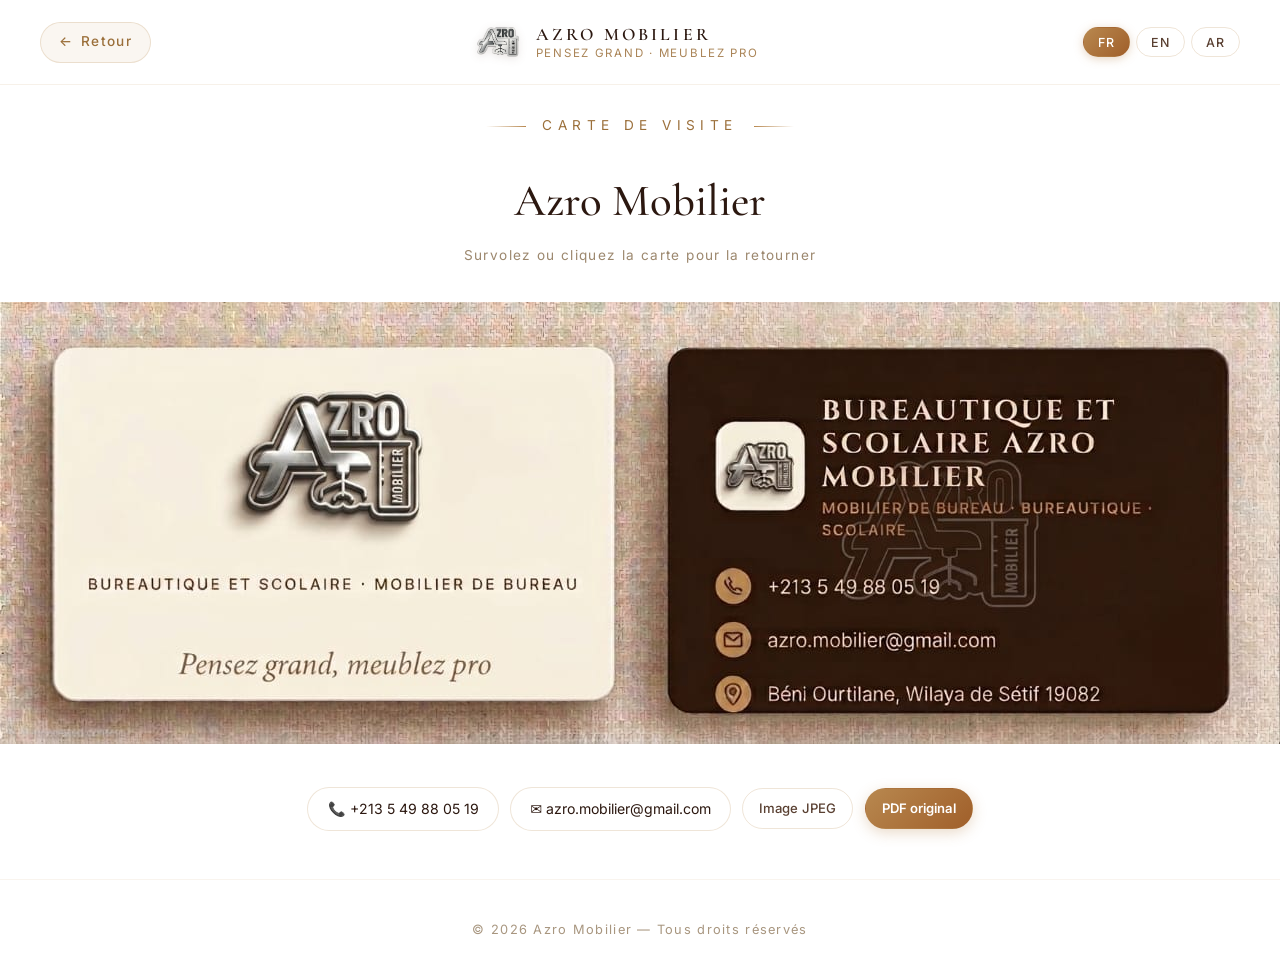
==== carte.html @ eb7da1a7 "Update carte.html to use new business card JPEG preview" ====
<!DOCTYPE html>
<html lang="fr" dir="ltr">
<head>
  <meta charset="UTF-8" />
  <meta name="viewport" content="width=device-width, initial-scale=1.0" />
  <title>Azro Mobilier — Carte de visite</title>
  <link rel="icon" type="image/png" href="logo.png" />
  <link rel="apple-touch-icon" href="logo.png" />
  <link rel="preconnect" href="https://fonts.googleapis.com" />
  <link rel="preconnect" href="https://fonts.gstatic.com" crossorigin />
  <link href="https://fonts.googleapis.com/css2?family=Cormorant+Garamond:wght@400;500;600;700&family=Inter:wght@300;400;500;600&family=Amiri:wght@400;700&display=swap" rel="stylesheet" />
  <link rel="stylesheet" href="css/style.css" />
</head>
<body class="cat-page carte-body">
  <div class="wood-bg" aria-hidden="true"></div>
  <div class="grain" aria-hidden="true"></div>
  <div class="vignette" aria-hidden="true"></div>

  <header class="topbar">
    <a class="back-btn" href="index.html">
      <span class="back-arrow">←</span>
      <span id="c-back">Retour</span>
    </a>
    <a class="brand" href="index.html">
      <img class="brand-logo" src="logo.png" alt="Azro Mobilier" />
      <div class="brand-text">
        <span class="brand-name">AZRO MOBILIER</span>
        <span class="brand-tag" id="c-tagline">Pensez Grand · Meublez Pro</span>
      </div>
    </a>
    <nav class="lang-switch" aria-label="Language">
      <button class="lang-btn active" data-lang="fr">FR</button>
      <button class="lang-btn" data-lang="en">EN</button>
      <button class="lang-btn" data-lang="ar">AR</button>
    </nav>
  </header>

  <main class="carte-main">
    <div class="carte-head">
      <p class="eyebrow" id="c-eyebrow">Carte de visite</p>
      <h1 class="carte-title" id="c-title">Azro Mobilier</h1>
      <p class="carte-sub" id="c-sub">Survolez ou cliquez la carte pour la retourner</p>
    </div>

    <!-- ===== Business card preview ===== -->
    <div class="bizcard-stage">
      <div class="carte-preview" aria-label="Carte de visite Azro Mobilier">
        <img src="carte-azro-mobilier.jpeg" alt="Carte de visite Azro Mobilier" />
      </div>
    </div>

    <!-- ===== Quick actions ===== -->
    <div class="carte-actions">
        <a class="contact-pill" href="tel:+213549880519">📞 +213 5 49 88 05 19</a>
      <a class="contact-pill" href="mailto:azro.mobilier@gmail.com">✉ azro.mobilier@gmail.com</a>
      <a class="action-btn" id="c-img" href="carte-azro-mobilier.jpeg" download="carte-azro-mobilier.jpeg"><span id="c-img-label">Image JPEG</span></a>
      <a class="action-btn primary" id="c-pdf" href="Carte visite SARL Azro Mobiler.pdf" target="_blank" rel="noopener"><span id="c-pdf-label">PDF original</span></a>
    </div>
  </main>

  <footer class="footer">
    <p>© <span id="year"></span> Azro Mobilier — <span data-i18n="footer">Tous droits réservés</span></p>
  </footer>

  <script src="js/i18n.js"></script>
  <script src="js/carte.js"></script>
</body>
</html>
---- css/style.css ----
/* ============================================
   Azro Mobilier — Light / White Theme with Gold Accents
   ============================================ */

:root {
  --bg: #ffffff;
  --bg-soft: #faf7f1;
  --bg-elev: #ffffff;
  --ink: #2c1810;
  --ink-mid: #5a4032;
  --ink-soft: #8b7355;
  --ink-muted: #a89380;
  --gold: #b8884f;
  --gold-bright: #d4a574;
  --gold-deep: #9b6f3a;
  --copper: #a05f2a;
  --line: rgba(184, 136, 79, 0.22);
  --line-soft: rgba(184, 136, 79, 0.12);
  --shadow-1: 0 4px 14px rgba(74, 44, 26, 0.06);
  --shadow-2: 0 10px 30px rgba(74, 44, 26, 0.08);
  --shadow-3: 0 25px 50px rgba(74, 44, 26, 0.14);
  --font-serif: 'Cormorant Garamond', 'Amiri', serif;
  --font-sans: 'Inter', system-ui, -apple-system, sans-serif;
  --font-ar: 'Amiri', serif;
}

* { box-sizing: border-box; margin: 0; padding: 0; }

html { scroll-behavior: smooth; background: var(--bg); }

body {
  font-family: var(--font-sans);
  color: var(--ink-mid);
  background: var(--bg);
  min-height: 100vh;
  overflow-x: hidden;
  position: relative;
  line-height: 1.6;
}

body[dir="rtl"] { font-family: var(--font-ar), var(--font-sans); }

/* ===== Subtle paper background ===== */
.wood-bg {
  position: fixed; inset: 0; z-index: -3;
  background:
    radial-gradient(ellipse at 20% 0%, rgba(212, 165, 116, 0.08) 0%, transparent 55%),
    radial-gradient(ellipse at 80% 100%, rgba(184, 136, 79, 0.06) 0%, transparent 55%),
    linear-gradient(180deg, #ffffff 0%, #faf7f1 100%);
}

.grain {
  position: fixed; inset: 0; z-index: -2; pointer-events: none;
  background-image:
    repeating-linear-gradient(
      90deg,
      transparent 0,
      rgba(184, 136, 79, 0.018) 1px,
      transparent 2px,
      transparent 6px
    );
  opacity: 0.6;
}

.vignette {
  position: fixed; inset: 0; z-index: -1; pointer-events: none;
  background: radial-gradient(ellipse at center, transparent 50%, rgba(74, 44, 26, 0.05) 110%);
}

/* ===== Top Bar ===== */
.topbar {
  position: fixed; top: 0; left: 0; right: 0; z-index: 50;
  display: flex; align-items: center; justify-content: space-between;
  padding: 1.2rem 2.5rem;
  background: rgba(255, 255, 255, 0.85);
  backdrop-filter: blur(14px);
  -webkit-backdrop-filter: blur(14px);
  border-bottom: 1px solid var(--line-soft);
  animation: slideDown 0.8s cubic-bezier(0.16, 1, 0.3, 1);
}

.brand { display: flex; align-items: center; gap: 0.9rem; text-decoration: none; }

.brand-logo {
  height: 46px;
  width: auto;
  display: block;
  filter: drop-shadow(0 2px 4px rgba(74, 44, 26, 0.12));
  transition: transform 0.4s cubic-bezier(0.16, 1, 0.3, 1);
}
.brand:hover .brand-logo { transform: scale(1.05); }
@media (max-width: 768px) { .brand-logo { height: 38px; } }

.logo-mark {
  width: 44px; height: 44px;
  display: grid; place-items: center;
  background: linear-gradient(135deg, var(--gold-bright), var(--copper));
  color: #ffffff;
  font-family: var(--font-serif);
  font-size: 1.6rem; font-weight: 700;
  border-radius: 50%;
  box-shadow: 0 4px 14px rgba(184, 136, 79, 0.35), inset 0 1px 2px rgba(255, 255, 255, 0.3);
}

.brand-text { display: flex; flex-direction: column; line-height: 1.1; }
.brand-name {
  font-family: var(--font-serif); font-weight: 600;
  font-size: 1.1rem; letter-spacing: 0.18em; color: var(--ink);
}
.brand-tag {
  font-size: 0.72rem; letter-spacing: 0.15em;
  text-transform: uppercase; color: var(--gold-deep); opacity: 0.85;
  margin-top: 2px;
}

.lang-switch { display: flex; gap: 0.4rem; }

.lang-btn {
  background: transparent;
  color: var(--ink-mid);
  border: 1px solid var(--line);
  padding: 0.4rem 0.85rem;
  font-family: var(--font-sans); font-size: 0.78rem; font-weight: 500;
  letter-spacing: 0.1em;
  border-radius: 999px;
  cursor: pointer;
  transition: all 0.3s ease;
}

.lang-btn:hover {
  border-color: var(--gold);
  color: var(--gold-deep);
  transform: translateY(-1px);
}

.lang-btn.active {
  background: linear-gradient(135deg, var(--gold), var(--copper));
  color: #ffffff;
  border-color: transparent;
  box-shadow: 0 2px 10px rgba(184, 136, 79, 0.35);
}

/* ===== Hero ===== */
.hero {
  min-height: 100vh;
  display: flex; align-items: center; justify-content: center;
  padding: 6rem 2rem 3rem;
  position: relative;
}

.hero-inner {
  text-align: center;
  max-width: 800px;
  animation: fadeUp 1.2s cubic-bezier(0.16, 1, 0.3, 1) 0.3s both;
}

.eyebrow {
  font-family: var(--font-sans);
  font-size: 0.85rem;
  letter-spacing: 0.4em;
  text-transform: uppercase;
  color: var(--gold-deep);
  margin-bottom: 1.5rem;
  position: relative;
  display: inline-block;
}

.eyebrow::before,
.eyebrow::after {
  content: '';
  position: absolute; top: 50%;
  width: 40px; height: 1px;
  background: linear-gradient(to right, transparent, var(--gold));
}
.eyebrow::before { right: calc(100% + 1rem); }
.eyebrow::after { left: calc(100% + 1rem); background: linear-gradient(to left, transparent, var(--gold)); }

.hero-title {
  font-family: var(--font-serif);
  font-weight: 500;
  font-size: clamp(2.5rem, 6.5vw, 5rem);
  line-height: 1.05;
  color: var(--ink);
  margin-bottom: 1.8rem;
}
.hero-title span { display: block; }
.hero-title .accent {
  background: linear-gradient(135deg, var(--gold-bright), var(--gold), var(--copper));
  -webkit-background-clip: text;
  background-clip: text;
  color: transparent;
  font-style: italic;
  font-weight: 600;
}

.hero-sub {
  font-size: 1.05rem;
  color: var(--ink-mid);
  opacity: 0.85;
  max-width: 580px;
  margin: 0 auto 3rem;
}

.scroll-hint {
  display: inline-flex; flex-direction: column; align-items: center; gap: 0.6rem;
  font-size: 0.78rem;
  letter-spacing: 0.2em;
  text-transform: uppercase;
  color: var(--ink-soft);
  opacity: 0.7;
  animation: fadeUp 1s ease 1.5s both;
}
.scroll-arrow {
  font-size: 1.2rem;
  color: var(--gold);
  animation: bounce 2s ease-in-out infinite;
}

/* ===== Catalogues ===== */
.catalogues {
  padding: 4rem 2rem 5rem;
  max-width: 1300px;
  margin: 0 auto;
  position: relative;
}

.section-title {
  font-family: var(--font-serif);
  font-size: clamp(2rem, 4vw, 3rem);
  font-weight: 500;
  text-align: center;
  color: var(--ink);
  margin-bottom: 0.6rem;
}

.section-sub {
  text-align: center;
  color: var(--ink-soft);
  opacity: 0.85;
  margin-bottom: 3.5rem;
  font-size: 1rem;
}

.cards-grid {
  display: grid;
  grid-template-columns: repeat(auto-fit, minmax(280px, 1fr));
  gap: 1.8rem;
}

.card {
  --delay: 0s;
  position: relative;
  display: flex; flex-direction: column;
  padding: 2.5rem 2rem 2.2rem;
  background: var(--bg-elev);
  border: 1px solid var(--line-soft);
  border-radius: 18px;
  text-decoration: none;
  color: var(--ink);
  cursor: pointer;
  overflow: hidden;
  box-shadow: var(--shadow-2);
  transition: transform 0.5s cubic-bezier(0.16, 1, 0.3, 1),
              box-shadow 0.5s ease,
              border-color 0.5s ease;
  opacity: 0;
  animation: cardIn 0.9s cubic-bezier(0.16, 1, 0.3, 1) var(--delay) forwards;
  isolation: isolate;
}

.card::before {
  content: '';
  position: absolute; inset: 0; z-index: -1;
  background: radial-gradient(circle at var(--mx, 50%) var(--my, 0%),
              rgba(212, 165, 116, 0.15), transparent 60%);
  opacity: 0;
  transition: opacity 0.4s ease;
}

.card:hover {
  transform: translateY(-10px) scale(1.015);
  border-color: var(--gold);
  box-shadow: var(--shadow-3);
}

.card:hover::before { opacity: 1; }

.card-icon {
  width: 72px; height: 72px;
  display: grid; place-items: center;
  background: linear-gradient(135deg, rgba(212, 165, 116, 0.18), rgba(184, 136, 79, 0.08));
  border: 1px solid var(--line);
  border-radius: 16px;
  color: var(--gold-deep);
  margin-bottom: 1.6rem;
  transition: transform 0.5s cubic-bezier(0.16, 1, 0.3, 1), background 0.4s ease;
}
.card-icon svg { width: 36px; height: 36px; }

.card:hover .card-icon {
  transform: rotate(-6deg) scale(1.1);
  background: linear-gradient(135deg, var(--gold), var(--copper));
  color: #ffffff;
  border-color: transparent;
}

.card-title {
  font-family: var(--font-serif);
  font-size: 1.5rem;
  font-weight: 600;
  color: var(--ink);
  margin-bottom: 0.6rem;
  line-height: 1.2;
}

.card-desc {
  font-size: 0.92rem;
  color: var(--ink-mid);
  opacity: 0.85;
  margin-bottom: 1.8rem;
  flex-grow: 1;
}

.card-cta {
  display: inline-flex;
  align-items: center;
  font-size: 0.85rem;
  font-weight: 600;
  letter-spacing: 0.15em;
  text-transform: uppercase;
  color: var(--gold-deep);
  transition: transform 0.4s ease, letter-spacing 0.4s ease;
}

.card:hover .card-cta {
  transform: translateX(6px);
  letter-spacing: 0.2em;
}

body[dir="rtl"] .card:hover .card-cta { transform: translateX(-6px); }

.card-shine {
  position: absolute; top: 0; left: -100%;
  width: 50%; height: 100%;
  background: linear-gradient(105deg, transparent 30%, rgba(212, 165, 116, 0.12) 50%, transparent 70%);
  transform: skewX(-20deg);
  transition: left 0.8s ease;
  pointer-events: none;
}
.card:hover .card-shine { left: 150%; }

/* ===== Footer ===== */
.footer {
  text-align: center;
  padding: 2.5rem 2rem;
  font-size: 0.8rem;
  color: var(--ink-soft);
  opacity: 0.75;
  letter-spacing: 0.1em;
  border-top: 1px solid var(--line-soft);
}

/* ============================================
   VIEWER PAGE
   ============================================ */

.viewer-page { display: flex; flex-direction: column; min-height: 100vh; }

.viewer-bar {
  display: flex; align-items: center; justify-content: space-between;
  gap: 1.5rem;
  padding: 1rem 2rem;
  background: rgba(255, 255, 255, 0.92);
  backdrop-filter: blur(14px);
  -webkit-backdrop-filter: blur(14px);
  border-bottom: 1px solid var(--line-soft);
  box-shadow: 0 1px 0 rgba(74, 44, 26, 0.03);
  position: sticky; top: 0; z-index: 50;
  animation: slideDown 0.6s cubic-bezier(0.16, 1, 0.3, 1);
}

.back-btn {
  display: inline-flex; align-items: center; gap: 0.5rem;
  padding: 0.55rem 1.1rem;
  background: rgba(184, 136, 79, 0.08);
  color: var(--gold-deep);
  border: 1px solid var(--line);
  border-radius: 999px;
  text-decoration: none;
  font-size: 0.85rem;
  font-weight: 500;
  letter-spacing: 0.1em;
  transition: all 0.3s ease;
  white-space: nowrap;
}

.back-btn:hover {
  background: rgba(184, 136, 79, 0.15);
  border-color: var(--gold);
  transform: translateX(-3px);
}
body[dir="rtl"] .back-btn:hover { transform: translateX(3px); }
body[dir="rtl"] .back-arrow { transform: scaleX(-1); display: inline-block; }

.viewer-title-wrap { flex: 1; text-align: center; min-width: 0; }

.viewer-title {
  font-family: var(--font-serif);
  font-size: 1.4rem;
  font-weight: 600;
  color: var(--ink);
  white-space: nowrap;
  overflow: hidden;
  text-overflow: ellipsis;
  line-height: 1.2;
}

.viewer-sub {
  font-size: 0.72rem;
  letter-spacing: 0.2em;
  text-transform: uppercase;
  color: var(--gold-deep);
  opacity: 0.85;
  margin-top: 2px;
}

.viewer-actions { display: flex; gap: 0.6rem; align-items: center; }

.viewer-lang { margin-right: 0.4rem; }
.viewer-lang .lang-btn { padding: 0.35rem 0.7rem; font-size: 0.72rem; }

.action-btn {
  display: inline-flex; align-items: center; gap: 0.45rem;
  padding: 0.55rem 1rem;
  background: transparent;
  color: var(--ink-mid);
  border: 1px solid var(--line);
  border-radius: 999px;
  text-decoration: none;
  font-size: 0.82rem;
  font-weight: 500;
  cursor: pointer;
  transition: all 0.3s ease;
  white-space: nowrap;
}

.action-btn:hover {
  background: linear-gradient(135deg, var(--gold), var(--copper));
  color: #ffffff;
  border-color: transparent;
  transform: translateY(-1px);
  box-shadow: 0 4px 14px rgba(184, 136, 79, 0.3);
}

.action-btn.primary {
  background: linear-gradient(135deg, var(--gold), var(--copper));
  color: #ffffff;
  border-color: transparent;
  font-weight: 600;
  box-shadow: 0 4px 14px rgba(184, 136, 79, 0.3);
}
.action-btn.primary:hover {
  filter: brightness(1.08);
  transform: translateY(-2px);
  box-shadow: 0 8px 22px rgba(184, 136, 79, 0.45);
}

/* Zoom controls */
.zoom-controls {
  display: inline-flex; align-items: center; gap: 0.35rem;
  padding: 0.3rem 0.5rem;
  background: rgba(184, 136, 79, 0.06);
  border: 1px solid var(--line);
  border-radius: 999px;
}
.zoom-btn {
  width: 28px; height: 28px;
  display: grid; place-items: center;
  background: transparent;
  color: var(--gold-deep);
  border: none;
  border-radius: 50%;
  font-size: 1.1rem; font-weight: 600;
  cursor: pointer;
  transition: background 0.2s ease, transform 0.2s ease;
}
.zoom-btn:hover { background: rgba(184, 136, 79, 0.18); transform: scale(1.1); }
.zoom-level {
  font-size: 0.75rem; font-weight: 500;
  color: var(--ink-mid);
  min-width: 38px; text-align: center;
  letter-spacing: 0.05em;
}

/* Viewer main */
.viewer-main {
  flex: 1;
  padding: 2rem 1.5rem 6rem;
  animation: fadeUp 0.8s cubic-bezier(0.16, 1, 0.3, 1) 0.2s both;
}

.pdf-container {
  position: relative;
  max-width: 980px;
  margin: 0 auto;
  min-height: calc(100vh - 200px);
}

.pdf-pages {
  display: flex; flex-direction: column; align-items: center;
  gap: 1.6rem;
}

.pdf-page-card {
  position: relative;
  background: #ffffff;
  border-radius: 8px;
  overflow: hidden;
  box-shadow:
    0 12px 30px rgba(74, 44, 26, 0.12),
    0 0 0 1px var(--line-soft);
  opacity: 0;
  transform: translateY(20px);
  animation: pageIn 0.7s cubic-bezier(0.16, 1, 0.3, 1) forwards;
  max-width: 100%;
}

.pdf-page-card canvas {
  display: block;
  max-width: 100%;
  height: auto;
}

/* Native browser PDF viewer (used for Arabic to preserve font shaping) */
.pdf-native {
  width: 100%;
  height: calc(100vh - 160px);
  border: 0;
  background: #ffffff;
  border-radius: 10px;
  box-shadow:
    0 16px 40px rgba(74, 44, 26, 0.14),
    0 0 0 1px var(--line-soft);
  animation: pageIn 0.6s cubic-bezier(0.16, 1, 0.3, 1);
}
@media (max-width: 768px) {
  .pdf-native { height: calc(100vh - 200px); border-radius: 6px; }
}

.page-label {
  position: absolute;
  bottom: 10px; right: 14px;
  padding: 3px 10px;
  background: rgba(255, 255, 255, 0.9);
  color: var(--gold-deep);
  font-size: 0.72rem;
  font-weight: 600;
  letter-spacing: 0.12em;
  border-radius: 999px;
  border: 1px solid var(--line-soft);
  backdrop-filter: blur(4px);
  -webkit-backdrop-filter: blur(4px);
}

@keyframes pageIn {
  to { opacity: 1; transform: translateY(0); }
}

/* Loader / progress */
.pdf-loader {
  display: flex; flex-direction: column; align-items: center; justify-content: center;
  gap: 1.2rem;
  padding: 5rem 2rem;
  color: var(--ink-mid);
  transition: opacity 0.5s ease;
}

.pdf-loader.hidden { opacity: 0; pointer-events: none; }

.loader-spinner {
  width: 48px; height: 48px;
  border: 3px solid rgba(184, 136, 79, 0.18);
  border-top-color: var(--gold);
  border-radius: 50%;
  animation: spin 1s linear infinite;
}

.pdf-loader p {
  font-family: var(--font-serif);
  font-size: 1.15rem;
  font-style: italic;
  color: var(--ink-soft);
}

.progress-wrap {
  display: flex; flex-direction: column; align-items: center; gap: 0.5rem;
  width: min(260px, 70vw);
}
.progress-bar {
  width: 100%; height: 5px;
  background: rgba(184, 136, 79, 0.15);
  border-radius: 999px;
  overflow: hidden;
}
.progress-fill {
  height: 100%; width: 0%;
  background: linear-gradient(90deg, var(--gold), var(--copper));
  border-radius: 999px;
  transition: width 0.3s ease;
}
.progress-text {
  font-size: 0.75rem;
  color: var(--ink-soft);
  opacity: 0.8;
  letter-spacing: 0.1em;
}

/* Error */
.pdf-error {
  display: flex; flex-direction: column; align-items: center; gap: 1rem;
  padding: 4rem 2rem;
  text-align: center;
  color: var(--ink-mid);
}
.error-title { font-family: var(--font-serif); font-size: 1.5rem; color: var(--ink); }
.error-msg { max-width: 480px; opacity: 0.85; }

/* Floating download FAB */
.fab-download {
  position: fixed;
  bottom: 2rem;
  z-index: 60;
  display: inline-flex; align-items: center; gap: 0.6rem;
  padding: 1rem 1.5rem;
  background: linear-gradient(135deg, var(--gold), var(--copper));
  color: #ffffff;
  text-decoration: none;
  font-weight: 600;
  letter-spacing: 0.08em;
  border-radius: 999px;
  box-shadow:
    0 12px 30px rgba(184, 136, 79, 0.4),
    0 4px 12px rgba(74, 44, 26, 0.15);
  transition: transform 0.4s cubic-bezier(0.16, 1, 0.3, 1),
              box-shadow 0.4s ease,
              padding 0.4s ease;
  animation: fabIn 0.8s cubic-bezier(0.16, 1, 0.3, 1) 0.6s both;
}

html[dir="ltr"] .fab-download { right: 2rem; }
html[dir="rtl"] .fab-download { left: 2rem; }

.fab-download:hover {
  transform: translateY(-4px) scale(1.05);
  box-shadow:
    0 18px 40px rgba(184, 136, 79, 0.55),
    0 6px 18px rgba(74, 44, 26, 0.18);
}

.fab-download.compact { padding: 0.95rem; }
.fab-download.compact .fab-label { display: none; }

@keyframes fabIn {
  from { opacity: 0; transform: translateY(40px) scale(0.7); }
  to { opacity: 1; transform: translateY(0) scale(1); }
}

/* Fallback toast — shown when a language variant isn't available */
.fallback-toast {
  position: fixed;
  top: 5.5rem;
  left: 50%;
  transform: translateX(-50%) translateY(-20px);
  z-index: 70;
  padding: 0.7rem 1.2rem;
  background: rgba(255, 255, 255, 0.95);
  color: var(--ink);
  border: 1px solid var(--line);
  border-left: 3px solid var(--gold);
  border-radius: 10px;
  font-size: 0.85rem;
  font-weight: 500;
  box-shadow: 0 10px 30px rgba(74, 44, 26, 0.18);
  backdrop-filter: blur(10px);
  -webkit-backdrop-filter: blur(10px);
  opacity: 0;
  pointer-events: none;
  transition: opacity 0.35s ease, transform 0.35s cubic-bezier(0.16, 1, 0.3, 1);
}
.fallback-toast.show {
  opacity: 1;
  transform: translateX(-50%) translateY(0);
}

/* ============================================
   ANIMATIONS
   ============================================ */
@keyframes slideDown {
  from { opacity: 0; transform: translateY(-30px); }
  to { opacity: 1; transform: translateY(0); }
}

@keyframes fadeUp {
  from { opacity: 0; transform: translateY(30px); }
  to { opacity: 1; transform: translateY(0); }
}

@keyframes cardIn {
  from { opacity: 0; transform: translateY(40px) scale(0.95); }
  to { opacity: 1; transform: translateY(0) scale(1); }
}

@keyframes bounce {
  0%, 100% { transform: translateY(0); }
  50% { transform: translateY(8px); }
}

@keyframes spin {
  to { transform: rotate(360deg); }
}

/* ============================================
   RESPONSIVE
   ============================================ */
@media (max-width: 768px) {
  .topbar { padding: 1rem 1.2rem; }
  .brand-tag { display: none; }
  .lang-btn { padding: 0.35rem 0.7rem; font-size: 0.72rem; }
  .hero { padding: 5rem 1.2rem 2rem; }
  .catalogues { padding: 3rem 1.2rem 4rem; }
  .cards-grid { gap: 1.2rem; }
  .card { padding: 2rem 1.5rem 1.8rem; }
  .viewer-bar { flex-wrap: wrap; padding: 0.8rem 1rem; gap: 0.6rem; }
  .viewer-title-wrap { order: 3; flex-basis: 100%; text-align: left; }
  .viewer-title { font-size: 1.1rem; white-space: normal; }
  .action-btn:not(.primary) span { display: none; }
  .action-btn:not(.primary) { padding: 0.5rem; }
  .action-btn.primary { padding: 0.5rem 0.85rem; font-size: 0.78rem; }
  .zoom-level { display: none; }
  .viewer-main { padding: 1rem 0.8rem 5rem; }
  .pdf-pages { gap: 1rem; }
  .pdf-page-card { border-radius: 6px; }
  html[dir="ltr"] .fab-download { right: 1rem; }
  html[dir="rtl"] .fab-download { left: 1rem; }
  .fab-download { bottom: 1rem; padding: 0.85rem 1.2rem; }
}

@media (max-width: 480px) {
  .cards-grid { grid-template-columns: 1fr; }
}

/* RTL adjustments */
body[dir="rtl"] .lang-switch { flex-direction: row-reverse; }
body[dir="rtl"] .eyebrow::before { right: auto; left: calc(100% + 1rem); background: linear-gradient(to left, transparent, var(--gold)); }
body[dir="rtl"] .eyebrow::after { left: auto; right: calc(100% + 1rem); background: linear-gradient(to right, transparent, var(--gold)); }
body[dir="rtl"] .scroll-arrow { transform: none; }

/* ============================================
   CATALOGUE PAGE (native, data-driven)
   ============================================ */
body.cat-page { padding-top: 0; }

.cat-page .topbar { gap: 1rem; }
.cat-page .topbar .brand { flex: 1; justify-content: center; }
@media (max-width: 768px) {
  .cat-page .topbar .brand { flex: 0 1 auto; justify-content: flex-start; }
  .cat-page .brand-tag { display: none; }
}

/* ----- Hero ----- */
.cat-hero {
  padding: 9rem 2rem 2.5rem;
  text-align: center;
  position: relative;
}
.cat-hero-inner {
  max-width: 760px;
  margin: 0 auto;
  animation: fadeUp 1.1s cubic-bezier(0.16, 1, 0.3, 1) 0.15s both;
}
.cat-hero-title {
  font-family: var(--font-serif);
  font-weight: 500;
  font-size: clamp(2.2rem, 5.5vw, 4rem);
  line-height: 1.05;
  color: var(--ink);
  margin: 0.4rem 0 1.4rem;
}
.cat-hero-title span { display: block; }
.cat-hero-title .accent {
  background: linear-gradient(135deg, var(--gold-bright), var(--gold), var(--copper));
  -webkit-background-clip: text;
  background-clip: text;
  color: transparent;
  font-style: italic;
  font-weight: 600;
}
.cat-hero-sub {
  font-size: 1.02rem;
  color: var(--ink-mid);
  opacity: 0.9;
  max-width: 620px;
  margin: 0 auto 1.4rem;
}
.cat-hero-note {
  font-size: 0.78rem;
  letter-spacing: 0.14em;
  text-transform: uppercase;
  color: var(--gold-deep);
  opacity: 0.85;
}

/* ----- Stats ----- */
.stats-section { padding: 1rem 2rem 3rem; }
.stats-grid {
  max-width: 900px;
  margin: 0 auto;
  display: grid;
  grid-template-columns: repeat(4, 1fr);
  gap: 1.2rem;
}
.stat {
  text-align: center;
  padding: 1.6rem 1rem;
  background: var(--bg-elev);
  border: 1px solid var(--line-soft);
  border-radius: 16px;
  box-shadow: var(--shadow-1);
  transition: transform 0.4s cubic-bezier(0.16, 1, 0.3, 1), box-shadow 0.4s ease, border-color 0.4s ease;
}
.stat:hover {
  transform: translateY(-6px);
  border-color: var(--gold);
  box-shadow: var(--shadow-2);
}
.stat-num {
  display: block;
  font-family: var(--font-serif);
  font-size: clamp(2.2rem, 5vw, 3.2rem);
  font-weight: 700;
  line-height: 1;
  background: linear-gradient(135deg, var(--gold-bright), var(--copper));
  -webkit-background-clip: text;
  background-clip: text;
  color: transparent;
}
.stat-label {
  display: block;
  margin-top: 0.5rem;
  font-size: 0.82rem;
  letter-spacing: 0.06em;
  color: var(--ink-soft);
}
@media (max-width: 640px) {
  .stats-grid { grid-template-columns: repeat(2, 1fr); }
}

/* ----- Sticky sub-nav ----- */
.subnav {
  position: sticky;
  top: 72px;
  z-index: 40;
  display: flex;
  justify-content: center;
  padding: 0.6rem 1rem;
  margin-bottom: 1rem;
}
.subnav-inner {
  display: flex;
  gap: 0.4rem;
  flex-wrap: wrap;
  justify-content: center;
  padding: 0.4rem;
  background: rgba(255, 255, 255, 0.82);
  backdrop-filter: blur(12px);
  -webkit-backdrop-filter: blur(12px);
  border: 1px solid var(--line-soft);
  border-radius: 999px;
  box-shadow: var(--shadow-1);
}
.subnav-link {
  padding: 0.4rem 0.95rem;
  font-size: 0.8rem;
  font-weight: 500;
  letter-spacing: 0.04em;
  color: var(--ink-mid);
  text-decoration: none;
  border-radius: 999px;
  white-space: nowrap;
  transition: all 0.3s ease;
}
.subnav-link:hover { color: var(--gold-deep); background: rgba(184, 136, 79, 0.1); }
.subnav-link.active {
  background: linear-gradient(135deg, var(--gold), var(--copper));
  color: #fff;
  box-shadow: 0 2px 10px rgba(184, 136, 79, 0.32);
}
@media (max-width: 768px) {
  .subnav { top: 64px; }
  .subnav-link { padding: 0.35rem 0.7rem; font-size: 0.72rem; }
}

/* ----- Gamme sections ----- */
.cat-main { max-width: 1300px; margin: 0 auto; padding: 0 2rem; }
.gamme { padding: 2.5rem 0 1.5rem; scroll-margin-top: 130px; }
.section-head { text-align: center; max-width: 720px; margin: 0 auto 2.5rem; }
.gamme-eyebrow {
  font-size: 0.78rem;
  letter-spacing: 0.28em;
  text-transform: uppercase;
  color: var(--gold-deep);
  margin-bottom: 0.6rem;
}
.gamme-title {
  font-family: var(--font-serif);
  font-size: clamp(1.8rem, 4vw, 2.8rem);
  font-weight: 500;
  color: var(--ink);
  margin-bottom: 0.7rem;
}
.gamme-note { font-size: 0.96rem; color: var(--ink-mid); opacity: 0.85; }
.gamme-count {
  display: inline-block;
  margin-top: 1rem;
  padding: 0.35rem 1rem;
  font-size: 0.75rem;
  letter-spacing: 0.08em;
  color: var(--gold-deep);
  background: rgba(184, 136, 79, 0.08);
  border: 1px solid var(--line);
  border-radius: 999px;
}

.cat-grid {
  display: grid;
  grid-template-columns: repeat(auto-fill, minmax(310px, 1fr));
  gap: 1.4rem;
  align-items: start;
}

.table-card {
  background: var(--bg-elev);
  border: 1px solid var(--line-soft);
  border-radius: 16px;
  overflow: hidden;
  box-shadow: var(--shadow-1);
  transition: transform 0.45s cubic-bezier(0.16, 1, 0.3, 1), box-shadow 0.45s ease, border-color 0.45s ease;
}
.table-card:hover {
  transform: translateY(-6px);
  border-color: var(--gold);
  box-shadow: var(--shadow-2);
}
.table-card-head {
  display: flex; align-items: center; justify-content: space-between; gap: 0.8rem;
  padding: 1.1rem 1.3rem;
  background: linear-gradient(135deg, rgba(212, 165, 116, 0.14), rgba(184, 136, 79, 0.05));
  border-bottom: 1px solid var(--line-soft);
}
.table-card-title {
  font-family: var(--font-serif);
  font-size: 1.18rem;
  font-weight: 600;
  color: var(--ink);
  line-height: 1.2;
}
.table-card-badge {
  flex: none;
  display: grid; place-items: center;
  min-width: 26px; height: 26px;
  padding: 0 8px;
  font-size: 0.75rem; font-weight: 600;
  color: #fff;
  background: linear-gradient(135deg, var(--gold), var(--copper));
  border-radius: 999px;
  box-shadow: 0 2px 8px rgba(184, 136, 79, 0.3);
}

.dim-table { width: 100%; border-collapse: collapse; font-size: 0.9rem; }
.dim-table th {
  text-align: left;
  font-size: 0.68rem;
  letter-spacing: 0.12em;
  text-transform: uppercase;
  color: var(--ink-soft);
  font-weight: 600;
  padding: 0.7rem 1.3rem 0.5rem;
}
.dim-table th:last-child { text-align: right; }
.dim-table td { padding: 0.6rem 1.3rem; border-top: 1px solid var(--line-soft); }
.dim-table tbody tr { transition: background 0.2s ease; }
.dim-table tbody tr:hover { background: rgba(184, 136, 79, 0.06); }
.d-name { color: var(--ink-mid); }
.d-dim {
  text-align: right;
  white-space: nowrap;
  font-variant-numeric: tabular-nums;
  font-weight: 600;
  color: var(--gold-deep);
}
.dim-dash { color: var(--ink-muted); font-weight: 400; }

/* ----- Nuancier ----- */
.nuancier-section { max-width: 1300px; margin: 0 auto; padding: 3rem 2rem 2rem; scroll-margin-top: 130px; }
.nuancier-grid {
  display: grid;
  grid-template-columns: repeat(auto-fill, minmax(220px, 1fr));
  gap: 1.2rem;
}
.swatch {
  display: flex; align-items: center; gap: 1rem;
  padding: 0.9rem;
  background: var(--bg-elev);
  border: 1px solid var(--line-soft);
  border-radius: 14px;
  box-shadow: var(--shadow-1);
  transition: transform 0.4s cubic-bezier(0.16, 1, 0.3, 1), box-shadow 0.4s ease;
}
.swatch:hover { transform: translateY(-5px); box-shadow: var(--shadow-2); }
.swatch-color {
  flex: none;
  width: 56px; height: 56px;
  border-radius: 12px;
  box-shadow: inset 0 2px 6px rgba(0, 0, 0, 0.25), 0 2px 8px rgba(74, 44, 26, 0.15);
}
.swatch-color.light { box-shadow: inset 0 0 0 1px var(--line), 0 2px 8px rgba(74, 44, 26, 0.08); }
.swatch-body { display: flex; flex-direction: column; gap: 0.2rem; }
.swatch-name { font-family: var(--font-serif); font-size: 1.1rem; font-weight: 600; color: var(--ink); }
.swatch-app { font-size: 0.8rem; color: var(--ink-soft); line-height: 1.35; }

/* ----- Contact CTA ----- */
.cat-contact { padding: 3rem 2rem 4rem; }
.cat-contact-inner {
  max-width: 860px;
  margin: 0 auto;
  text-align: center;
  padding: 3rem 2rem;
  background: linear-gradient(135deg, rgba(212, 165, 116, 0.12), rgba(160, 95, 42, 0.06));
  border: 1px solid var(--line);
  border-radius: 24px;
  box-shadow: var(--shadow-2);
}
.cat-contact-title {
  font-family: var(--font-serif);
  font-size: clamp(1.6rem, 3.5vw, 2.4rem);
  font-weight: 500;
  color: var(--ink);
  margin-bottom: 0.8rem;
}
.cat-contact-sub { color: var(--ink-mid); opacity: 0.9; margin-bottom: 1.8rem; }
.contact-rows { display: flex; flex-wrap: wrap; gap: 0.8rem; justify-content: center; }
.contact-pill {
  display: inline-flex; align-items: center; gap: 0.4rem;
  padding: 0.6rem 1.2rem;
  font-size: 0.88rem;
  color: var(--ink);
  text-decoration: none;
  background: rgba(255, 255, 255, 0.7);
  border: 1px solid var(--line);
  border-radius: 999px;
  transition: all 0.3s ease;
}
a.contact-pill:hover {
  border-color: var(--gold);
  color: var(--gold-deep);
  transform: translateY(-2px);
  box-shadow: var(--shadow-1);
}

/* ----- Fiche de présentation specifics ----- */
.fiche-block { padding: 2.5rem 0 0.5rem; }
.fiche-pdf-btn { margin-top: 0.5rem; }
.lead {
  max-width: 780px;
  margin: 0 auto;
  text-align: center;
  font-family: var(--font-serif);
  font-size: clamp(1.15rem, 2.4vw, 1.5rem);
  line-height: 1.6;
  font-weight: 400;
  color: var(--ink-mid);
}
.fig-title { text-align: center; margin-bottom: 2rem; }

/* Generic padded card (ranges, materials, service, lists) */
.pad-card {
  padding: 1.8rem 1.6rem;
  background: var(--bg-elev);
  border: 1px solid var(--line-soft);
  border-radius: 16px;
  box-shadow: var(--shadow-1);
  transition: transform 0.45s cubic-bezier(0.16, 1, 0.3, 1), box-shadow 0.45s ease, border-color 0.45s ease;
}
.pad-card:hover { transform: translateY(-6px); border-color: var(--gold); box-shadow: var(--shadow-2); }
.pad-card-title { font-family: var(--font-serif); font-size: 1.35rem; font-weight: 600; color: var(--ink); margin-bottom: 0.6rem; line-height: 1.2; }
.pad-card-title.sm { font-size: 1.12rem; }
.pad-card-text { font-size: 0.94rem; color: var(--ink-mid); opacity: 0.9; line-height: 1.55; }

.ranges-grid { display: grid; grid-template-columns: repeat(auto-fit, minmax(250px, 1fr)); gap: 1.4rem; margin-bottom: 1rem; }
.range-card { display: flex; flex-direction: column; }
.range-icon {
  width: 60px; height: 60px;
  display: grid; place-items: center;
  background: linear-gradient(135deg, rgba(212, 165, 116, 0.18), rgba(184, 136, 79, 0.08));
  border: 1px solid var(--line);
  border-radius: 14px;
  color: var(--gold-deep);
  margin-bottom: 1.1rem;
  transition: transform 0.5s cubic-bezier(0.16, 1, 0.3, 1), background 0.4s ease, color 0.4s ease;
}
.range-icon svg { width: 32px; height: 32px; }
.range-card:hover .range-icon {
  transform: rotate(-6deg) scale(1.08);
  background: linear-gradient(135deg, var(--gold), var(--copper));
  color: #fff; border-color: transparent;
}

.mat-grid { display: grid; grid-template-columns: repeat(auto-fit, minmax(280px, 1fr)); gap: 1.4rem; margin-bottom: 1rem; }
.chips { display: flex; flex-wrap: wrap; gap: 0.5rem; margin-top: 0.4rem; }
.chip {
  font-size: 0.82rem;
  padding: 0.35rem 0.8rem;
  color: var(--ink-mid);
  background: rgba(184, 136, 79, 0.08);
  border: 1px solid var(--line-soft);
  border-radius: 999px;
  transition: background 0.25s ease, color 0.25s ease, border-color 0.25s ease;
}
.pad-card:hover .chip { border-color: var(--line); }
.chip:hover { background: rgba(184, 136, 79, 0.16); color: var(--gold-deep); }

.info-grid { display: grid; grid-template-columns: repeat(auto-fit, minmax(250px, 1fr)); gap: 1.2rem; margin-bottom: 1rem; }
.info-card { border-left: 3px solid var(--gold); }

.nuancier-note { text-align: center; max-width: 680px; margin: 1.4rem auto 0; font-size: 0.82rem; color: var(--ink-soft); opacity: 0.85; font-style: italic; }

.lists-2col { display: grid; grid-template-columns: repeat(auto-fit, minmax(320px, 1fr)); gap: 1.4rem; margin: 3rem 0 1rem; }
.check-list { list-style: none; margin: 1rem 0 0; padding: 0; }
.check-list li {
  position: relative;
  padding: 0.55rem 0 0.55rem 2rem;
  font-size: 0.95rem;
  color: var(--ink-mid);
  border-top: 1px solid var(--line-soft);
}
.check-list li:first-child { border-top: 0; }
.check-list li::before {
  content: '✓';
  position: absolute; left: 0; top: 50%; transform: translateY(-50%);
  width: 22px; height: 22px;
  display: grid; place-items: center;
  font-size: 0.72rem; font-weight: 700;
  color: #fff;
  background: linear-gradient(135deg, var(--gold), var(--copper));
  border-radius: 50%;
  box-shadow: 0 2px 6px rgba(184, 136, 79, 0.35);
}

/* RTL adjustments for fiche */
body[dir="rtl"] .info-card { border-left: 0; border-right: 3px solid var(--gold); }
body[dir="rtl"] .check-list li { padding: 0.55rem 2rem 0.55rem 0; }
body[dir="rtl"] .check-list li::before { left: auto; right: 0; }
body[dir="rtl"] .lead,
body[dir="rtl"] .gamme-note,
body[dir="rtl"] .pad-card-text { text-align: right; }
body[dir="rtl"] .section-head { text-align: center; }

/* ============================================
   CARTE DE VISITE (flip business card)
   ============================================ */
.carte-main {
  min-height: calc(100vh - 72px);
  display: flex;
  flex-direction: column;
  align-items: center;
  justify-content: center;
  gap: 2.2rem;
  padding: 7rem 1.5rem 3rem;
}
.carte-head { text-align: center; animation: fadeUp 1s cubic-bezier(0.16, 1, 0.3, 1) 0.1s both; }
.carte-title {
  font-family: var(--font-serif);
  font-size: clamp(1.8rem, 4vw, 2.8rem);
  font-weight: 500;
  color: var(--ink);
  margin: 0.3rem 0 0.5rem;
}
.carte-sub { font-size: 0.85rem; letter-spacing: 0.1em; color: var(--ink-soft); opacity: 0.85; }

.bizcard-stage {
  perspective: 1800px;
  animation: fadeUp 1.1s cubic-bezier(0.16, 1, 0.3, 1) 0.25s both;
}
.bizcard {
  --tiltX: 0deg; --tiltY: 0deg;
  position: relative;
  width: min(500px, 88vw);
  aspect-ratio: 1.585 / 1;
  transform-style: preserve-3d;
  transform: rotateX(var(--tiltX)) rotateY(var(--tiltY));
  transition: transform 0.9s cubic-bezier(0.16, 1, 0.3, 1);
  cursor: pointer;
}
.bizcard.flipped { transform: rotateY(180deg); }

.bizcard-face {
  position: absolute; inset: 0;
  backface-visibility: hidden;
  -webkit-backface-visibility: hidden;
  border-radius: 18px;
  overflow: hidden;
  container-type: inline-size;
  box-shadow:
    0 30px 60px rgba(74, 44, 26, 0.28),
    0 10px 24px rgba(74, 44, 26, 0.18),
    0 0 0 1px rgba(184, 136, 79, 0.25);
}

/* ---- Front (cream / gold) ---- */
.bizcard-front {
  background:
    radial-gradient(circle at 18% 15%, rgba(212, 165, 116, 0.22), transparent 45%),
    radial-gradient(circle at 85% 88%, rgba(160, 95, 42, 0.12), transparent 40%),
    linear-gradient(140deg, #fdfbf6 0%, #f3e9d8 100%);
}
.bc-front-inner {
  position: absolute; inset: 0;
  display: flex; flex-direction: column; align-items: center; justify-content: center;
  text-align: center;
  padding: 6cqw;
}
.bc-logo {
  width: 34cqw;
  height: auto;
  margin-bottom: 1.5cqw;
  filter: drop-shadow(0 0.8cqw 1.6cqw rgba(74, 44, 26, 0.18));
}

/* logo badge on the dark back face (keeps the emblem legible) */
.bc-logo-badge {
  flex: none;
  width: 16cqw; height: 16cqw;
  display: grid; place-items: center;
  padding: 1.4cqw;
  background: rgba(255, 255, 255, 0.94);
  border-radius: 22%;
  box-shadow: 0 0.6cqw 1.6cqw rgba(0, 0, 0, 0.35), inset 0 0 0 1px rgba(184, 136, 79, 0.35);
}
.bc-logo-badge img { width: 100%; height: 100%; object-fit: contain; }

.bc-mono {
  width: 17cqw; height: 17cqw;
  display: grid; place-items: center;
  background: linear-gradient(135deg, var(--gold-bright), var(--copper));
  color: #fff;
  font-family: var(--font-serif);
  font-size: 10cqw; font-weight: 700;
  border-radius: 50%;
  box-shadow: 0 0.8cqw 2.4cqw rgba(184, 136, 79, 0.5), inset 0 0.3cqw 0.6cqw rgba(255, 255, 255, 0.35);
  margin-bottom: 4cqw;
}
.bc-name {
  font-family: var(--font-serif);
  font-weight: 600;
  font-size: 9.2cqw;
  letter-spacing: 0.14em;
  color: var(--ink);
  line-height: 1;
}
.bc-kind {
  margin-top: 2.4cqw;
  font-size: 2.5cqw;
  letter-spacing: 0.22em;
  text-transform: uppercase;
  color: var(--gold-deep);
  font-weight: 600;
}
.bc-rule {
  width: 26cqw; height: 2px; margin: 4cqw 0;
  background: linear-gradient(90deg, transparent, var(--gold), transparent);
  border-radius: 2px;
}
.bc-slogan {
  font-family: var(--font-serif);
  font-style: italic;
  font-size: 5.4cqw;
  background: linear-gradient(135deg, var(--gold-bright), var(--gold), var(--copper));
  -webkit-background-clip: text; background-clip: text; color: transparent;
}
.bc-year {
  position: absolute; bottom: 4.5cqw; right: 5.5cqw;
  font-size: 2.4cqw; letter-spacing: 0.2em; font-weight: 600;
  color: var(--ink-muted);
}
/* corner ornaments */
.bc-orn { position: absolute; width: 8cqw; height: 8cqw; border: 1.5px solid var(--gold); opacity: 0.55; }
.bc-orn.tl { top: 4cqw; left: 4cqw; border-right: 0; border-bottom: 0; border-top-left-radius: 4px; }
.bc-orn.tr { top: 4cqw; right: 4cqw; border-left: 0; border-bottom: 0; border-top-right-radius: 4px; }
.bc-orn.bl { bottom: 4cqw; left: 4cqw; border-right: 0; border-top: 0; border-bottom-left-radius: 4px; }
.bc-orn.br { bottom: 4cqw; right: 4cqw; border-left: 0; border-top: 0; border-bottom-right-radius: 4px; }

/* ---- Back (espresso / gold) ---- */
.bizcard-back {
  transform: rotateY(180deg);
  background:
    radial-gradient(circle at 80% 12%, rgba(212, 165, 116, 0.18), transparent 45%),
    linear-gradient(150deg, #2c1810 0%, #3d2517 60%, #2a160d 100%);
  color: #f3e3cf;
}
.bc-back-inner { position: absolute; inset: 0; padding: 8cqw 8.5cqw; display: flex; flex-direction: column; }
.bc-back-head { display: flex; align-items: center; gap: 3.2cqw; }
.bc-mono.sm {
  width: 11cqw; height: 11cqw; font-size: 6.4cqw; margin: 0; flex: none;
  box-shadow: 0 0.5cqw 1.6cqw rgba(0, 0, 0, 0.35), inset 0 0.3cqw 0.6cqw rgba(255, 255, 255, 0.3);
}
.bc-back-name {
  font-family: var(--font-serif); font-weight: 600;
  font-size: 5.4cqw; letter-spacing: 0.1em; color: #f6e8d4; line-height: 1.1;
}
.bc-back-kind { font-size: 2.4cqw; letter-spacing: 0.16em; text-transform: uppercase; color: var(--gold-bright); margin-top: 1cqw; }

.bc-contacts { list-style: none; margin: 5cqw 0 0; padding: 0; display: flex; flex-direction: column; gap: 3.2cqw; }
.bc-contacts li { display: flex; align-items: center; gap: 3cqw; font-size: 3.4cqw; color: #ecdcc6; }
.bc-contacts svg {
  width: 6.4cqw; height: 6.4cqw; flex: none;
  padding: 1.4cqw;
  color: #2c1810;
  background: linear-gradient(135deg, var(--gold-bright), var(--gold));
  border-radius: 50%;
  box-shadow: 0 0.4cqw 1cqw rgba(0, 0, 0, 0.3);
}
.bc-rule.dark { width: 100%; margin: auto 0 3cqw; opacity: 0.5; }
.bc-note { font-style: italic; font-size: 2.7cqw; color: var(--gold-bright); opacity: 0.9; }
.bc-prod { font-size: 2.4cqw; letter-spacing: 0.14em; text-transform: uppercase; color: rgba(243, 227, 207, 0.55); margin-top: 1.4cqw; }

/* gloss sweep on both faces */
.bc-gloss {
  position: absolute; top: 0; left: -60%;
  width: 45%; height: 100%;
  background: linear-gradient(105deg, transparent 35%, rgba(255, 255, 255, 0.18) 50%, transparent 65%);
  transform: skewX(-18deg);
  pointer-events: none;
  transition: left 0.9s ease;
}
.bizcard:hover .bc-gloss { left: 160%; }

/* actions row */
.carte-actions {
  display: flex; flex-wrap: wrap; align-items: center; justify-content: center; gap: 0.7rem;
  animation: fadeUp 1s cubic-bezier(0.16, 1, 0.3, 1) 0.4s both;
}
.carte-actions .action-btn { cursor: pointer; }

@media (max-width: 768px) {
  .carte-body .topbar .brand { display: none; }
  .carte-main { padding-top: 6rem; gap: 1.6rem; }
}

/* Export mode — render only the card, centred (for the downloadable image) */
body.carte-export .topbar,
body.carte-export .carte-head,
body.carte-export .carte-actions,
body.carte-export .footer { display: none !important; }
body.carte-export .carte-main { min-height: 100vh; padding: 0; justify-content: center; }
body.carte-export .bizcard-stage, body.carte-export .bizcard { animation: none; }

/* ----- Scroll reveal ----- */
.reveal {
  opacity: 0;
  transform: translateY(34px);
  transition: opacity 0.7s cubic-bezier(0.16, 1, 0.3, 1), transform 0.7s cubic-bezier(0.16, 1, 0.3, 1);
  transition-delay: calc(var(--i, 0) * 0.08s);
  will-change: opacity, transform;
}
.reveal.in { opacity: 1; transform: translateY(0); }

/* Reduced motion */
@media (prefers-reduced-motion: reduce) {
  *, *::before, *::after {
    animation-duration: 0.01ms !important;
    animation-iteration-count: 1 !important;
    transition-duration: 0.01ms !important;
    scroll-behavior: auto !important;
  }
  .reveal { opacity: 1 !important; transform: none !important; }
}
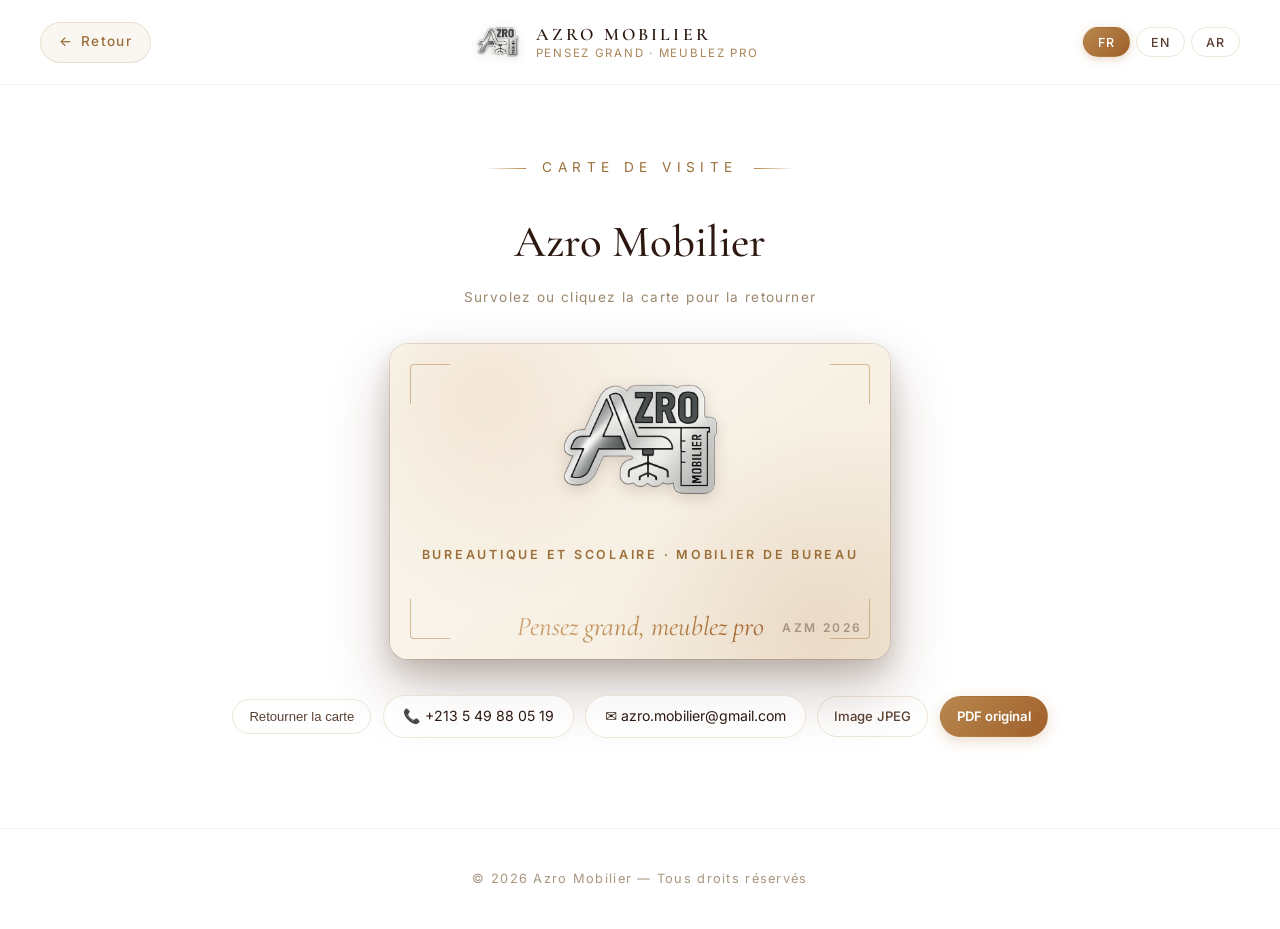
==== commit b43dbcab: "Restore flip card animation and update card download labels" ====
--- a/carte.html
+++ b/carte.html
@@ -42,16 +42,64 @@
       <p class="carte-sub" id="c-sub">Survolez ou cliquez la carte pour la retourner</p>
     </div>
 
-    <!-- ===== Business card preview ===== -->
+    <!-- ===== Business card (flip) ===== -->
     <div class="bizcard-stage">
-      <div class="carte-preview" aria-label="Carte de visite Azro Mobilier">
-        <img src="carte-azro-mobilier.jpeg" alt="Carte de visite Azro Mobilier" />
+      <div class="bizcard" id="bizcard" role="button" tabindex="0" aria-label="Carte de visite Azro Mobilier">
+
+        <!-- FRONT -->
+        <div class="bizcard-face bizcard-front">
+          <span class="bc-orn tl"></span><span class="bc-orn tr"></span>
+          <span class="bc-orn bl"></span><span class="bc-orn br"></span>
+          <div class="bc-front-inner">
+            <img class="bc-logo" src="logo.png" alt="Azro Mobilier" />
+            <p class="bc-kind">BUREAUTIQUE ET SCOLAIRE · Mobilier de bureau</p>
+            <span class="bc-rule"></span>
+            <p class="bc-slogan">Pensez grand, meublez pro</p>
+          </div>
+          <span class="bc-year">AZM 2026</span>
+          <div class="bc-gloss" aria-hidden="true"></div>
+        </div>
+
+        <!-- BACK -->
+        <div class="bizcard-face bizcard-back">
+          <div class="bc-back-inner">
+            <div class="bc-back-head">
+              <span class="bc-logo-badge"><img src="logo.png" alt="Azro Mobilier" /></span>
+              <div>
+                <p class="bc-back-name">BUREAUTIQUE ET SCOLAIRE AZRO MOBILIER</p>
+                <p class="bc-back-kind">Mobilier de bureau · Bureautique ET Scolaire</p>
+              </div>
+            </div>
+
+            <ul class="bc-contacts">
+              <li>
+                <svg viewBox="0 0 24 24" fill="none" stroke="currentColor" stroke-width="1.8" stroke-linecap="round" stroke-linejoin="round"><path d="M22 16.92v3a2 2 0 0 1-2.18 2 19.79 19.79 0 0 1-8.63-3.07 19.5 19.5 0 0 1-6-6 19.79 19.79 0 0 1-3.07-8.67A2 2 0 0 1 4.11 2h3a2 2 0 0 1 2 1.72c.13.96.36 1.9.7 2.81a2 2 0 0 1-.45 2.11L8.09 9.91a16 16 0 0 0 6 6l1.27-1.27a2 2 0 0 1 2.11-.45c.91.34 1.85.57 2.81.7A2 2 0 0 1 22 16.92z"/></svg>
+                <span>+213 5 49 88 05 19</span>
+              </li>
+              <li>
+                <svg viewBox="0 0 24 24" fill="none" stroke="currentColor" stroke-width="1.8" stroke-linecap="round" stroke-linejoin="round"><rect x="2" y="4" width="20" height="16" rx="2"/><path d="m2 6 10 7L22 6"/></svg>
+                <span>azro.mobilier@gmail.com</span>
+              </li>
+              <li>
+                <svg viewBox="0 0 24 24" fill="none" stroke="currentColor" stroke-width="1.8" stroke-linecap="round" stroke-linejoin="round"><path d="M21 10c0 7-9 13-9 13s-9-6-9-13a9 9 0 0 1 18 0z"/><circle cx="12" cy="10" r="3"/></svg>
+                <span>Beni Ourtilane, Wilaya de Sétif 19082</span>
+              </li>
+            </ul>
+
+            <span class="bc-rule dark"></span>
+            <p class="bc-note" id="c-note">Transport offert au-delà d'une certaine quantité</p>
+            <p class="bc-prod">Production — BUREAUTIQUE ET SCOLAIRE Azro Mobilier</p>
+          </div>
+          <div class="bc-gloss" aria-hidden="true"></div>
+        </div>
+
       </div>
     </div>
 
     <!-- ===== Quick actions ===== -->
     <div class="carte-actions">
-        <a class="contact-pill" href="tel:+213549880519">📞 +213 5 49 88 05 19</a>
+      <button class="action-btn" id="c-flip"><span id="c-flip-label">Retourner la carte</span></button>
+      <a class="contact-pill" href="tel:+213549880519">📞 +213 5 49 88 05 19</a>
       <a class="contact-pill" href="mailto:azro.mobilier@gmail.com">✉ azro.mobilier@gmail.com</a>
       <a class="action-btn" id="c-img" href="carte-azro-mobilier.jpeg" download="carte-azro-mobilier.jpeg"><span id="c-img-label">Image JPEG</span></a>
       <a class="action-btn primary" id="c-pdf" href="Carte visite SARL Azro Mobiler.pdf" target="_blank" rel="noopener"><span id="c-pdf-label">PDF original</span></a>
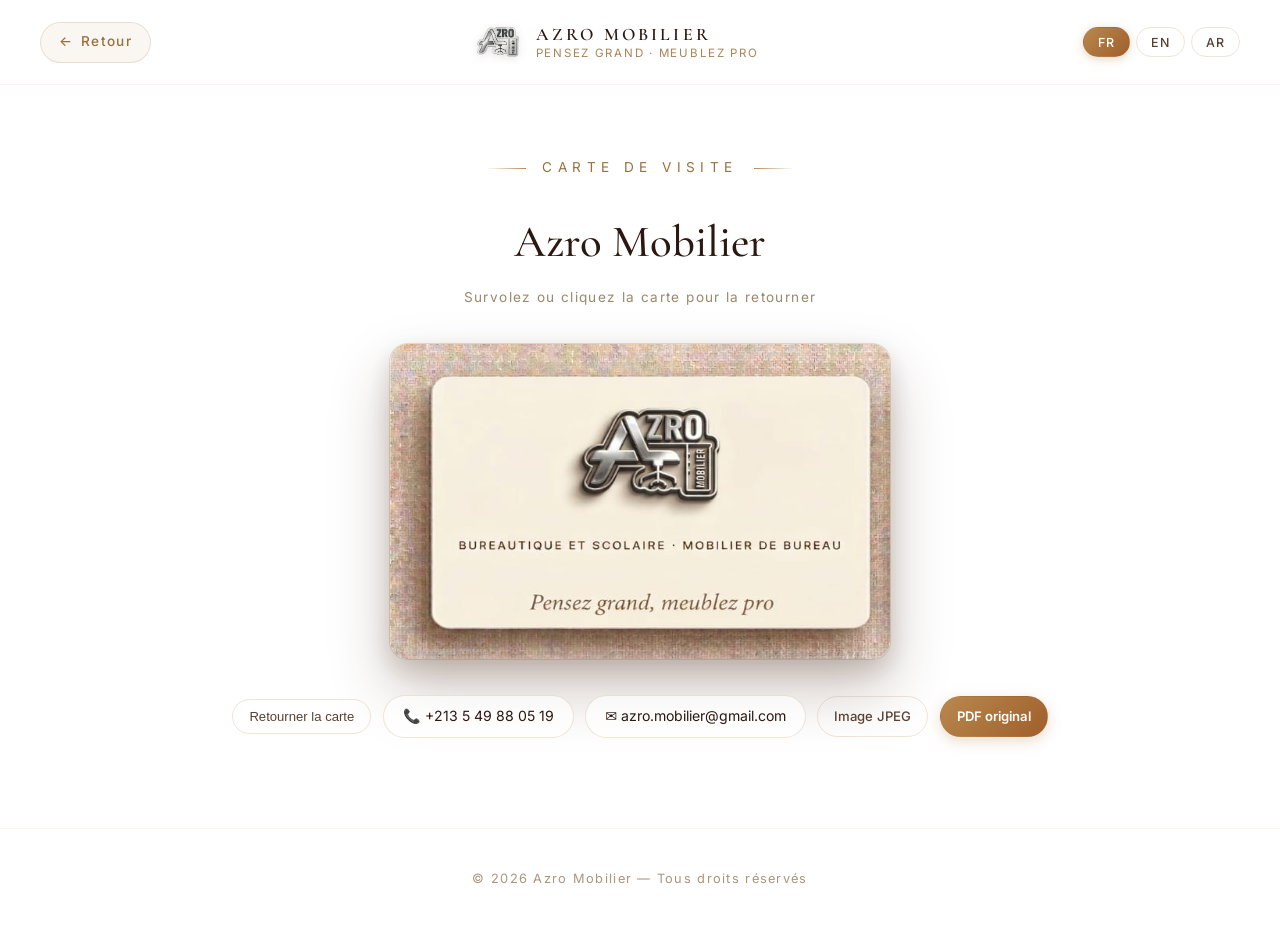
==== commit d7600c0b: "Implement JPEG-based animated flip card" ====
--- a/carte.html
+++ b/carte.html
@@ -46,50 +46,11 @@
     <div class="bizcard-stage">
       <div class="bizcard" id="bizcard" role="button" tabindex="0" aria-label="Carte de visite Azro Mobilier">
 
-        <!-- FRONT -->
         <div class="bizcard-face bizcard-front">
-          <span class="bc-orn tl"></span><span class="bc-orn tr"></span>
-          <span class="bc-orn bl"></span><span class="bc-orn br"></span>
-          <div class="bc-front-inner">
-            <img class="bc-logo" src="logo.png" alt="Azro Mobilier" />
-            <p class="bc-kind">BUREAUTIQUE ET SCOLAIRE · Mobilier de bureau</p>
-            <span class="bc-rule"></span>
-            <p class="bc-slogan">Pensez grand, meublez pro</p>
-          </div>
-          <span class="bc-year">AZM 2026</span>
           <div class="bc-gloss" aria-hidden="true"></div>
         </div>
 
-        <!-- BACK -->
         <div class="bizcard-face bizcard-back">
-          <div class="bc-back-inner">
-            <div class="bc-back-head">
-              <span class="bc-logo-badge"><img src="logo.png" alt="Azro Mobilier" /></span>
-              <div>
-                <p class="bc-back-name">BUREAUTIQUE ET SCOLAIRE AZRO MOBILIER</p>
-                <p class="bc-back-kind">Mobilier de bureau · Bureautique ET Scolaire</p>
-              </div>
-            </div>
-
-            <ul class="bc-contacts">
-              <li>
-                <svg viewBox="0 0 24 24" fill="none" stroke="currentColor" stroke-width="1.8" stroke-linecap="round" stroke-linejoin="round"><path d="M22 16.92v3a2 2 0 0 1-2.18 2 19.79 19.79 0 0 1-8.63-3.07 19.5 19.5 0 0 1-6-6 19.79 19.79 0 0 1-3.07-8.67A2 2 0 0 1 4.11 2h3a2 2 0 0 1 2 1.72c.13.96.36 1.9.7 2.81a2 2 0 0 1-.45 2.11L8.09 9.91a16 16 0 0 0 6 6l1.27-1.27a2 2 0 0 1 2.11-.45c.91.34 1.85.57 2.81.7A2 2 0 0 1 22 16.92z"/></svg>
-                <span>+213 5 49 88 05 19</span>
-              </li>
-              <li>
-                <svg viewBox="0 0 24 24" fill="none" stroke="currentColor" stroke-width="1.8" stroke-linecap="round" stroke-linejoin="round"><rect x="2" y="4" width="20" height="16" rx="2"/><path d="m2 6 10 7L22 6"/></svg>
-                <span>azro.mobilier@gmail.com</span>
-              </li>
-              <li>
-                <svg viewBox="0 0 24 24" fill="none" stroke="currentColor" stroke-width="1.8" stroke-linecap="round" stroke-linejoin="round"><path d="M21 10c0 7-9 13-9 13s-9-6-9-13a9 9 0 0 1 18 0z"/><circle cx="12" cy="10" r="3"/></svg>
-                <span>Beni Ourtilane, Wilaya de Sétif 19082</span>
-              </li>
-            </ul>
-
-            <span class="bc-rule dark"></span>
-            <p class="bc-note" id="c-note">Transport offert au-delà d'une certaine quantité</p>
-            <p class="bc-prod">Production — BUREAUTIQUE ET SCOLAIRE Azro Mobilier</p>
-          </div>
           <div class="bc-gloss" aria-hidden="true"></div>
         </div>
 
--- a/css/style.css
+++ b/css/style.css
@@ -1214,26 +1214,25 @@
     0 30px 60px rgba(74, 44, 26, 0.28),
     0 10px 24px rgba(74, 44, 26, 0.18),
     0 0 0 1px rgba(184, 136, 79, 0.25);
+  background-image: url("../carte-azro-mobilier.jpeg");
+  background-repeat: no-repeat;
+  background-size: 200% 100%;
 }
 
 /* ---- Front (cream / gold) ---- */
 .bizcard-front {
-  background:
-    radial-gradient(circle at 18% 15%, rgba(212, 165, 116, 0.22), transparent 45%),
-    radial-gradient(circle at 85% 88%, rgba(160, 95, 42, 0.12), transparent 40%),
-    linear-gradient(140deg, #fdfbf6 0%, #f3e9d8 100%);
+  background-position: left center;
+}
+.bizcard-back {
+  transform: rotateY(180deg);
+  background-position: right center;
+  color: #f3e3cf;
 }
 .bc-front-inner {
-  position: absolute; inset: 0;
-  display: flex; flex-direction: column; align-items: center; justify-content: center;
-  text-align: center;
-  padding: 6cqw;
+  display: none;
 }
 .bc-logo {
-  width: 34cqw;
-  height: auto;
-  margin-bottom: 1.5cqw;
-  filter: drop-shadow(0 0.8cqw 1.6cqw rgba(74, 44, 26, 0.18));
+  display: none;
 }
 
 /* logo badge on the dark back face (keeps the emblem legible) */
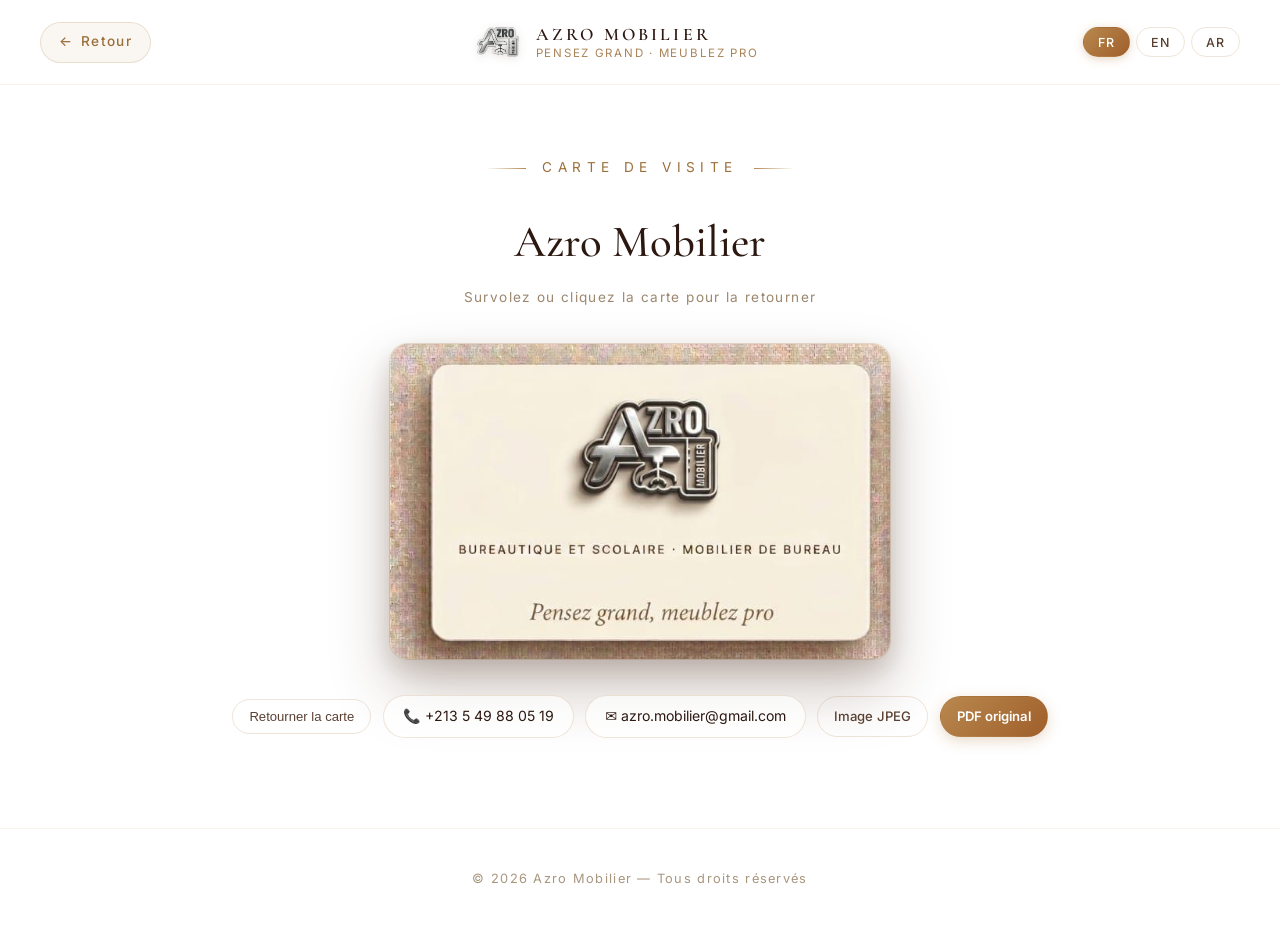
==== commit 8e26cba5: "Fix email address in carte.html" ====
--- a/carte.html
+++ b/carte.html
@@ -12,9 +12,6 @@
   <link rel="stylesheet" href="css/style.css" />
 </head>
 <body class="cat-page carte-body">
-  <div class="wood-bg" aria-hidden="true"></div>
-  <div class="grain" aria-hidden="true"></div>
-  <div class="vignette" aria-hidden="true"></div>
 
   <header class="topbar">
     <a class="back-btn" href="index.html">
@@ -61,7 +58,7 @@
     <div class="carte-actions">
       <button class="action-btn" id="c-flip"><span id="c-flip-label">Retourner la carte</span></button>
       <a class="contact-pill" href="tel:+213549880519">📞 +213 5 49 88 05 19</a>
-      <a class="contact-pill" href="mailto:azro.mobilier@gmail.com">✉ azro.mobilier@gmail.com</a>
+      <a class="contact-pill" href="mailto:azromobilier@gmail.com">✉ azro.mobilier@gmail.com</a>
       <a class="action-btn" id="c-img" href="carte-azro-mobilier.jpeg" download="carte-azro-mobilier.jpeg"><span id="c-img-label">Image JPEG</span></a>
       <a class="action-btn primary" id="c-pdf" href="Carte visite SARL Azro Mobiler.pdf" target="_blank" rel="noopener"><span id="c-pdf-label">PDF original</span></a>
     </div>
--- a/css/style.css
+++ b/css/style.css
@@ -41,30 +41,10 @@
 body[dir="rtl"] { font-family: var(--font-ar), var(--font-sans); }
 
 /* ===== Subtle paper background ===== */
-.wood-bg {
-  position: fixed; inset: 0; z-index: -3;
-  background:
-    radial-gradient(ellipse at 20% 0%, rgba(212, 165, 116, 0.08) 0%, transparent 55%),
-    radial-gradient(ellipse at 80% 100%, rgba(184, 136, 79, 0.06) 0%, transparent 55%),
-    linear-gradient(180deg, #ffffff 0%, #faf7f1 100%);
-}
-
-.grain {
-  position: fixed; inset: 0; z-index: -2; pointer-events: none;
-  background-image:
-    repeating-linear-gradient(
-      90deg,
-      transparent 0,
-      rgba(184, 136, 79, 0.018) 1px,
-      transparent 2px,
-      transparent 6px
-    );
-  opacity: 0.6;
-}
-
+.wood-bg,
+.grain,
 .vignette {
-  position: fixed; inset: 0; z-index: -1; pointer-events: none;
-  background: radial-gradient(ellipse at center, transparent 50%, rgba(74, 44, 26, 0.05) 110%);
+  display: none !important;
 }
 
 /* ===== Top Bar ===== */
@@ -1198,6 +1178,7 @@
   aspect-ratio: 1.585 / 1;
   transform-style: preserve-3d;
   transform: rotateX(var(--tiltX)) rotateY(var(--tiltY));
+  transform-origin: center center;
   transition: transform 0.9s cubic-bezier(0.16, 1, 0.3, 1);
   cursor: pointer;
 }
@@ -1214,19 +1195,22 @@
     0 30px 60px rgba(74, 44, 26, 0.28),
     0 10px 24px rgba(74, 44, 26, 0.18),
     0 0 0 1px rgba(184, 136, 79, 0.25);
-  background-image: url("../carte-azro-mobilier.jpeg");
+  background-color: transparent;
+}
+
+/* ---- Front ---- */
+.bizcard-front {
+  background-image: url("../carte-front.jpeg");
   background-repeat: no-repeat;
-  background-size: 200% 100%;
-}
-
-/* ---- Front (cream / gold) ---- */
-.bizcard-front {
-  background-position: left center;
+  background-size: cover;
+  background-position: center;
 }
 .bizcard-back {
   transform: rotateY(180deg);
-  background-position: right center;
-  color: #f3e3cf;
+  background-image: url("../carte-back.jpeg");
+  background-repeat: no-repeat;
+  background-size: cover;
+  background-position: center;
 }
 .bc-front-inner {
   display: none;
@@ -1298,17 +1282,10 @@
 .bc-orn.bl { bottom: 4cqw; left: 4cqw; border-right: 0; border-top: 0; border-bottom-left-radius: 4px; }
 .bc-orn.br { bottom: 4cqw; right: 4cqw; border-left: 0; border-top: 0; border-bottom-right-radius: 4px; }
 
-/* ---- Back (espresso / gold) ---- */
-.bizcard-back {
-  transform: rotateY(180deg);
-  background:
-    radial-gradient(circle at 80% 12%, rgba(212, 165, 116, 0.18), transparent 45%),
-    linear-gradient(150deg, #2c1810 0%, #3d2517 60%, #2a160d 100%);
-  color: #f3e3cf;
-}
+/* ---- Back face helpers ---- */
 .bc-back-inner { position: absolute; inset: 0; padding: 8cqw 8.5cqw; display: flex; flex-direction: column; }
 .bc-back-head { display: flex; align-items: center; gap: 3.2cqw; }
-.bc-mono.sm {
+..bc-mono.sm {
   width: 11cqw; height: 11cqw; font-size: 6.4cqw; margin: 0; flex: none;
   box-shadow: 0 0.5cqw 1.6cqw rgba(0, 0, 0, 0.35), inset 0 0.3cqw 0.6cqw rgba(255, 255, 255, 0.3);
 }
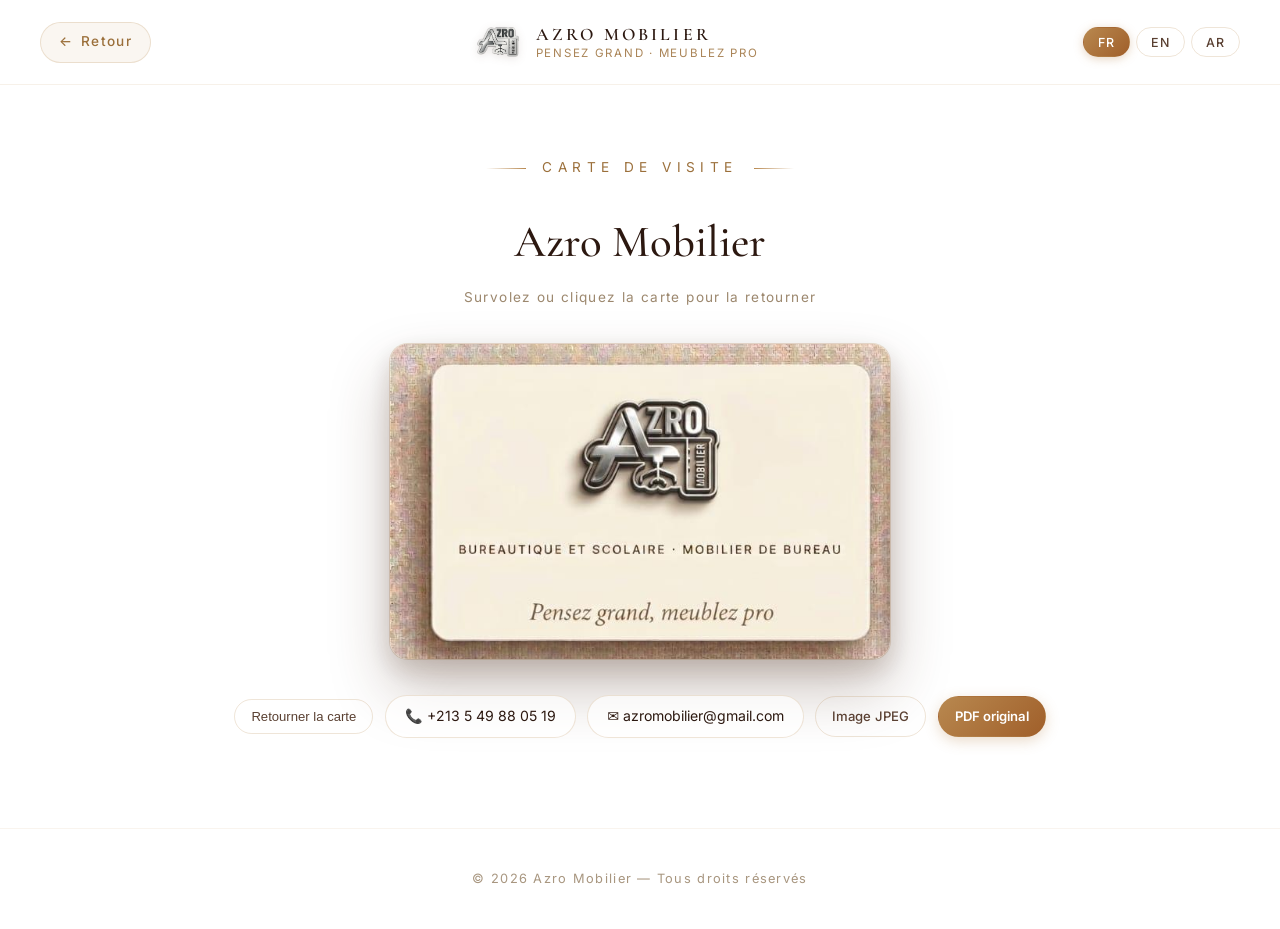
==== commit d046f0f1: "Fix formatting of email link in carte.html" ====
--- a/carte.html
+++ b/carte.html
@@ -58,7 +58,7 @@
     <div class="carte-actions">
       <button class="action-btn" id="c-flip"><span id="c-flip-label">Retourner la carte</span></button>
       <a class="contact-pill" href="tel:+213549880519">📞 +213 5 49 88 05 19</a>
-      <a class="contact-pill" href="mailto:azromobilier@gmail.com">✉ azro.mobilier@gmail.com</a>
+      <a class="contact-pill" href="mailto:azromobilier@gmail.com">✉ azromobilier@gmail.com</a>
       <a class="action-btn" id="c-img" href="carte-azro-mobilier.jpeg" download="carte-azro-mobilier.jpeg"><span id="c-img-label">Image JPEG</span></a>
       <a class="action-btn primary" id="c-pdf" href="Carte visite SARL Azro Mobiler.pdf" target="_blank" rel="noopener"><span id="c-pdf-label">PDF original</span></a>
     </div>
